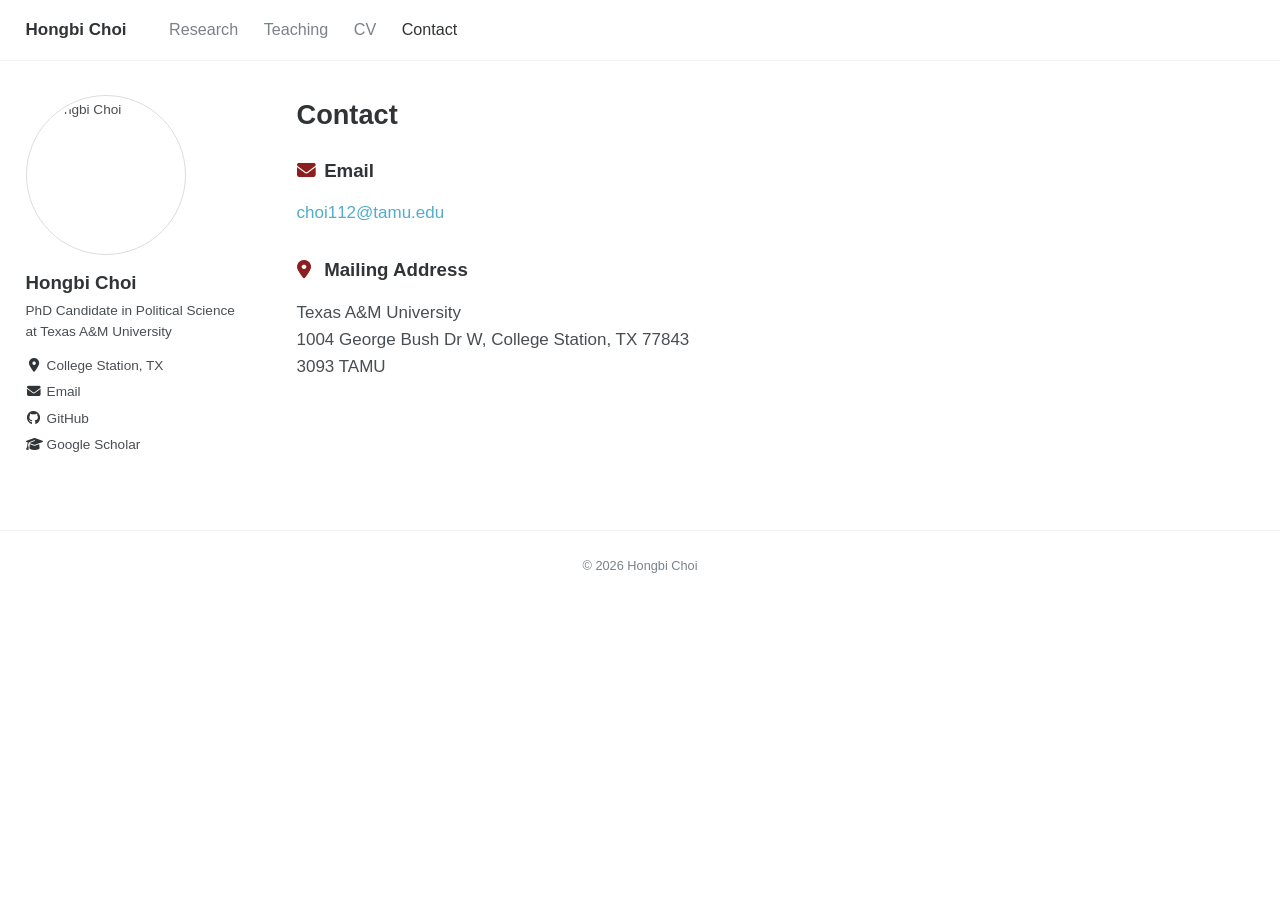
==== contact.html @ 6df9e359 "Add Contact page; reword intro to international crises Co-Authored-By: Claude Opus 5.5 <noreply@anth" ====
<!doctype html>
<html lang="en">
<head>
  <meta charset="utf-8">
  <meta name="viewport" content="width=device-width, initial-scale=1">
  <title>Contact | Hongbi Choi</title>
  <link rel="stylesheet" href="https://cdnjs.cloudflare.com/ajax/libs/font-awesome/6.5.1/css/all.min.css">
  <link rel="stylesheet" href="assets/style.css">
</head>
<body>

<header class="masthead">
  <div class="masthead__inner">
    <a class="site-title" href="index.html">Hongbi Choi</a>
    <ul class="nav-links">
      <li><a href="research.html">Research</a></li>
      <li><a href="teaching.html">Teaching</a></li>
      <li><a href="cv.html">CV</a></li>
      <li><a href="contact.html" class="active">Contact</a></li>
    </ul>
  </div>
</header>

<div class="page">
  <aside class="sidebar">
    <div class="author__avatar"><img src="assets/profile.jpg" alt="Hongbi Choi"></div>
    <div>
      <h3 class="author__name">Hongbi Choi</h3>
      <p class="author__bio">PhD Candidate in Political Science at Texas A&amp;M University</p>
      <ul class="author__links">
        <li><i class="fas fa-map-marker-alt"></i><span>College Station, TX</span></li>
        <li><a href="mailto:choi112@tamu.edu"><i class="fas fa-envelope"></i>Email</a></li>
        <li><a href="https://github.com/hongbichoi112"><i class="fab fa-github"></i>GitHub</a></li>
        <li><a href="https://scholar.google.com/citations?user=u6lAiIwAAAAJ&amp;hl=en&amp;oi=ao"><i class="fas fa-graduation-cap"></i>Google Scholar</a></li>
      </ul>
    </div>
  </aside>

  <main class="content">
    <h1>Contact</h1>

    <section class="contact">
      <h2><i class="fas fa-envelope"></i> Email</h2>
      <p><a href="mailto:choi112@tamu.edu">choi112@tamu.edu</a></p>
    </section>

    <section class="contact">
      <h2><i class="fas fa-location-dot"></i> Mailing Address</h2>
      <address>
        Texas A&amp;M University<br>
        1004 George Bush Dr W, College Station, TX 77843<br>
        3093 TAMU
      </address>
    </section>
  </main>
</div>

<footer>&copy; 2026 Hongbi Choi</footer>
</body>
</html>
---- assets/style.css ----
/* ===== Academic site — Minimal Mistakes 스타일 ===== */
:root {
  --text: #494e52;
  --heading: #313436;
  --muted: #7a8288;
  --link: #52adc8;
  --accent: #8b1e1e;          /* 버튼 색 (Texas A&M maroon 계열) */
  --border: #f2f3f3;
  --bg: #ffffff;
  --code-bg: #fafafa;
}

* { box-sizing: border-box; }

html { font-size: 16px; }
@media (min-width: 1024px) { html { font-size: 17px; } }

body {
  margin: 0;
  background: var(--bg);
  color: var(--text);
  font-family: -apple-system, BlinkMacSystemFont, "Roboto", "Segoe UI",
               "Helvetica Neue", "Lucida Grande", Arial, sans-serif;
  line-height: 1.5;
}

a { color: var(--link); text-decoration: none; }
a:hover { text-decoration: underline; }

/* ===== 상단 네비게이션 ===== */
.masthead {
  border-bottom: 1px solid var(--border);
  background: #fff;
  position: sticky; top: 0; z-index: 10;
}
.masthead__inner {
  max-width: 1280px;
  margin: 0 auto;
  padding: 1em 1.5em;
  display: flex; align-items: center; gap: 2.5em;
}
.site-title {
  font-weight: 700; color: var(--heading); font-size: 1rem; white-space: nowrap;
}
.site-title:hover { text-decoration: none; }
.nav-links { display: flex; gap: 1.5em; margin: 0; padding: 0; list-style: none; }
.nav-links a { color: var(--muted); font-size: .95rem; }
.nav-links a.active, .nav-links a:hover { color: var(--heading); text-decoration: none; }

/* ===== 레이아웃: 사이드바 + 본문 ===== */
.page {
  max-width: 1280px;
  margin: 0 auto;
  padding: 2em 1.5em 4em;
  display: grid;
  grid-template-columns: 220px 1fr;
  gap: 3em;
}
@media (max-width: 800px) {
  .page { grid-template-columns: 1fr; gap: 1.5em; padding-top: 1.5em; }
}

/* ===== 사이드바 (프로필) ===== */
.sidebar { font-size: .8rem; }
@media (min-width: 801px) { .sidebar { position: sticky; top: 5em; align-self: start; } }

.author__avatar img {
  width: 160px; height: 160px; object-fit: cover;
  border-radius: 50%; border: 1px solid #ddd; padding: 4px; display: block;
}
.author__name { margin: .8em 0 .2em; font-size: 1.1rem; font-weight: 700; color: var(--heading); }
.author__bio { margin: 0 0 1em; color: var(--text); }
.author__links { list-style: none; margin: 0; padding: 0; }
.author__links li { margin: .45em 0; }
.author__links a, .author__links span { color: var(--text); }
.author__links i { width: 1.2em; text-align: center; margin-right: .35em; color: var(--heading); }

@media (max-width: 800px) {
  .sidebar { display: flex; gap: 1.2em; align-items: center; flex-wrap: wrap; }
  .author__avatar img { width: 100px; height: 100px; }
  .author__links { display: flex; flex-wrap: wrap; gap: .3em 1em; }
  .author__links li { margin: 0; }
}

/* ===== 본문 ===== */
.content { max-width: 760px; min-width: 0; }
.content h1 { font-size: 1.6rem; color: var(--heading); margin: 0 0 .8em; }
.content h2 {
  font-size: 1.35rem; color: var(--heading);
  margin: 0 0 .8em; padding-bottom: .4em;
}
.content h2 + * { margin-top: 0; }
.content section { margin-bottom: 2.5em; }
.content p { margin: 0 0 1em; }

/* 논문 항목 */
.paper { margin-bottom: 1.6em; }
.paper__title { margin: 0 0 .5em; }
.paper__title em { font-style: italic; }

.btns { display: flex; flex-wrap: wrap; gap: .4em; }
.btn {
  display: inline-block;
  font-size: .78rem; line-height: 1.4;
  padding: .25em .55em;
  border: 1px solid var(--accent);
  border-radius: 3px;
  color: var(--accent); background: #fff;
  cursor: pointer; font-family: inherit;
}
.btn:hover { background: var(--accent); color: #fff; text-decoration: none; }
.btn[aria-expanded="true"] { background: var(--accent); color: #fff; }

.abstract {
  display: none;
  margin-top: .7em;
  padding: .8em 1em;
  background: var(--code-bg);
  border-left: 3px solid var(--accent);
  font-size: .9rem;
}
.abstract.open { display: block; }

.paper__note { margin: -.3em 0 .5em; font-size: .85rem; color: var(--muted); }
.muted { color: var(--muted); font-weight: 400; }

/* Teaching 페이지 */
.course { margin-bottom: 1.1em; }
.content .course__title { margin: 0; }
.content .course__term { margin: .1em 0 0; font-size: .85rem; color: var(--muted); }

/* 일반 리스트 */
.plain-list { padding-left: 1.2em; }
.plain-list li { margin-bottom: .5em; }

/* CV 페이지 PDF 뷰어 */
.cv-frame {
  width: 100%; height: 80vh;
  border: 1px solid #ddd; border-radius: 4px;
}

footer {
  text-align: center; font-size: .75rem; color: var(--muted);
  padding: 2em 1em; border-top: 1px solid var(--border);
}

@media (max-width: 480px) {
  .masthead__inner { gap: 1.2em; padding: 1em; }
  .nav-links { gap: 1em; }
}

/* Contact 페이지 */
.content .contact { margin-bottom: 1.8em; }
.content .contact h2 { font-size: 1.1rem; margin-bottom: .4em; }
.content .contact h2 i { width: 1.2em; color: var(--accent); }
.content address { font-style: normal; line-height: 1.6; }
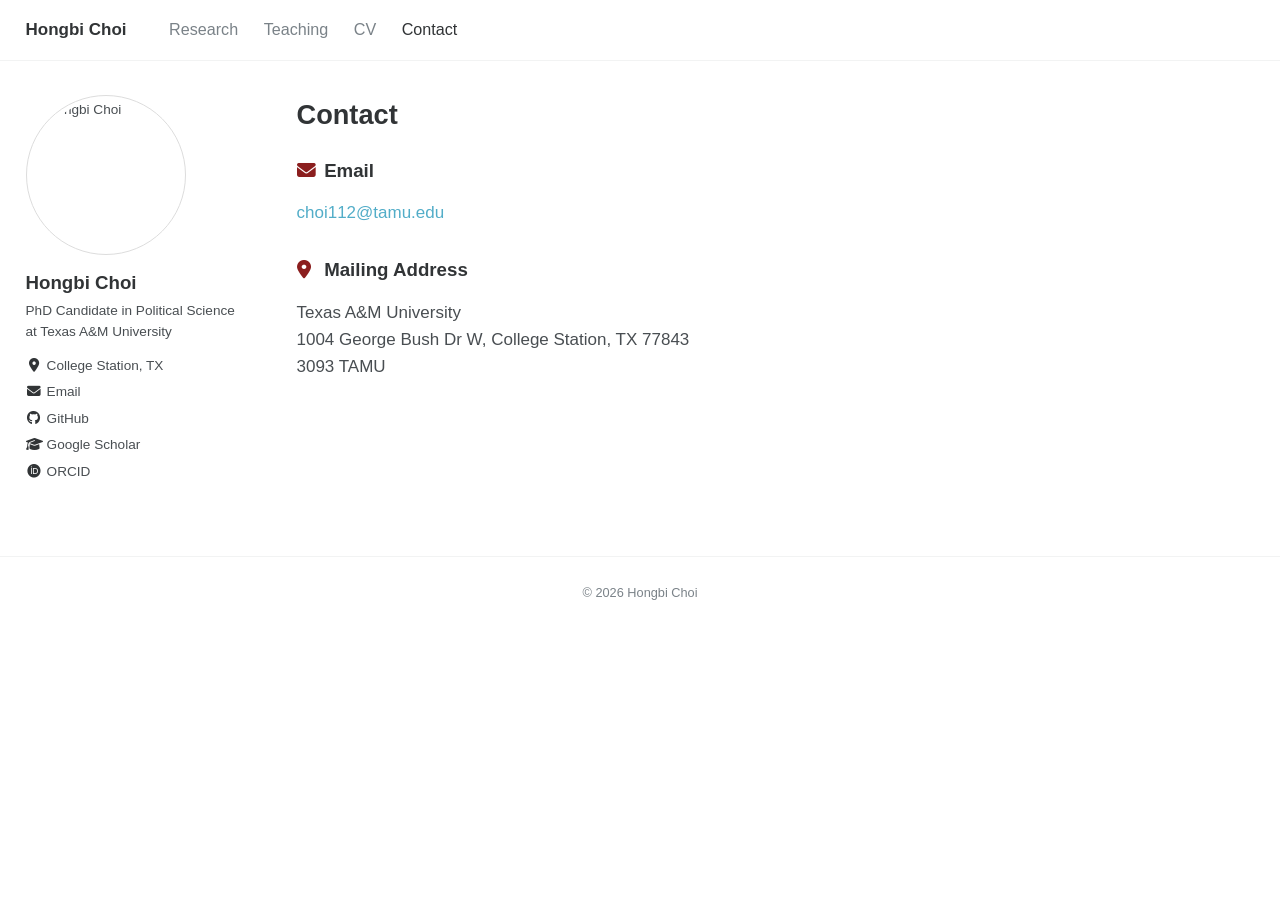
==== commit f0337e06: "Add ORCID link and structured data Co-Authored-By: Claude Opus 5.5 <noreply@anthropic.com>" ====
--- a/contact.html
+++ b/contact.html
@@ -4,6 +4,16 @@
   <meta charset="utf-8">
   <meta name="viewport" content="width=device-width, initial-scale=1">
   <title>Contact | Hongbi Choi</title>
+  <meta name="description" content="Contact information for Hongbi Choi, Department of Political Science, Texas A&amp;M University.">
+  <meta name="author" content="Hongbi Choi">
+  <link rel="canonical" href="https://hongbichoi.com/contact.html">
+  <meta property="og:type" content="website">
+  <meta property="og:site_name" content="Hongbi Choi">
+  <meta property="og:title" content="Contact | Hongbi Choi">
+  <meta property="og:description" content="Contact information for Hongbi Choi, Department of Political Science, Texas A&amp;M University.">
+  <meta property="og:url" content="https://hongbichoi.com/contact.html">
+  <meta property="og:image" content="https://hongbichoi.com/assets/profile.jpg">
+  <meta name="twitter:card" content="summary">
   <link rel="stylesheet" href="https://cdnjs.cloudflare.com/ajax/libs/font-awesome/6.5.1/css/all.min.css">
   <link rel="stylesheet" href="assets/style.css">
 </head>
@@ -32,6 +42,7 @@
         <li><a href="mailto:choi112@tamu.edu"><i class="fas fa-envelope"></i>Email</a></li>
         <li><a href="https://github.com/hongbichoi112"><i class="fab fa-github"></i>GitHub</a></li>
         <li><a href="https://scholar.google.com/citations?user=u6lAiIwAAAAJ&amp;hl=en&amp;oi=ao"><i class="fas fa-graduation-cap"></i>Google Scholar</a></li>
+        <li><a href="https://orcid.org/0009-0004-6435-3929"><i class="fab fa-orcid"></i>ORCID</a></li>
       </ul>
     </div>
   </aside>
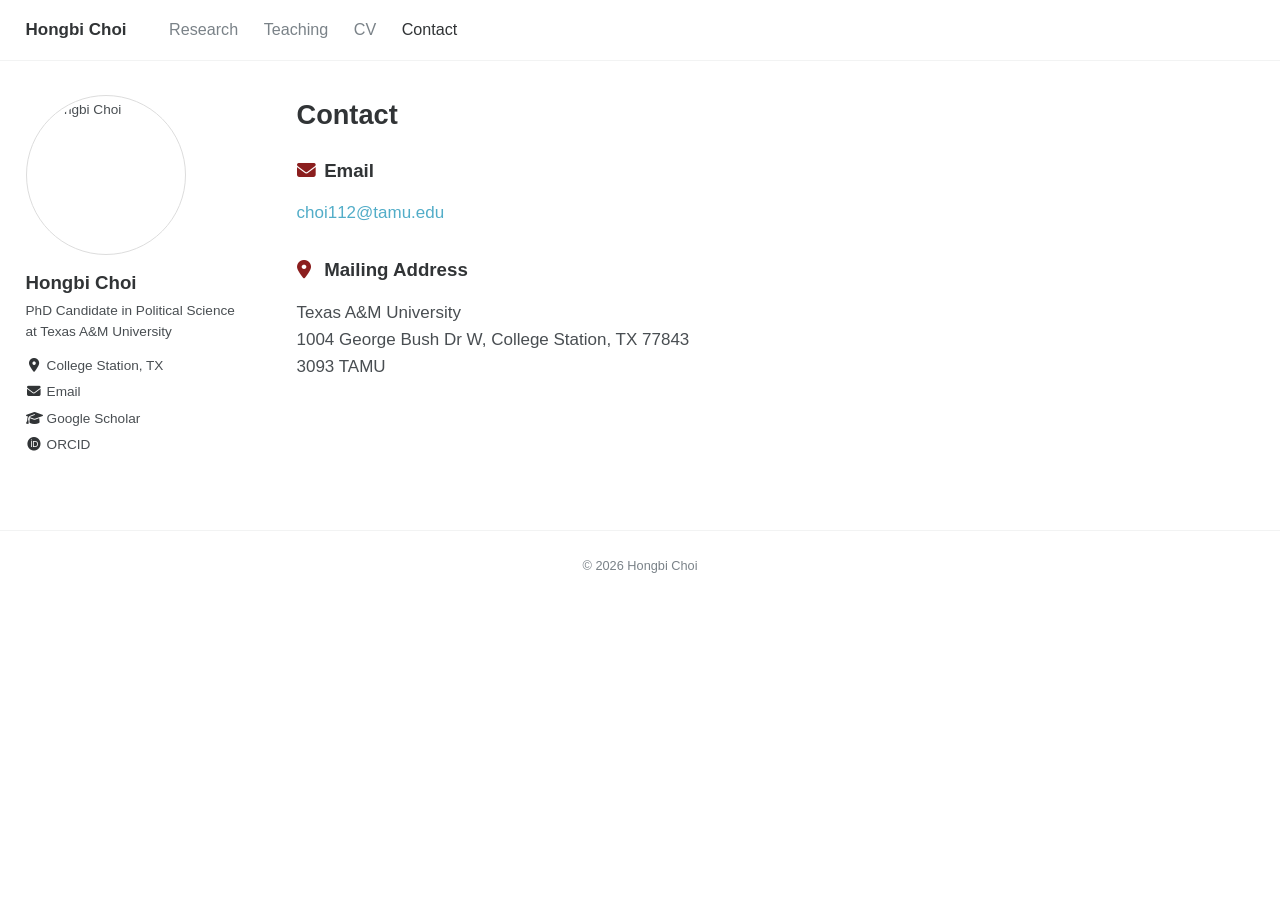
==== commit 3b4a688c: "Hide GitHub button from sidebar Co-Authored-By: Claude Opus 5.5 <noreply@anthropic.com>" ====
--- a/contact.html
+++ b/contact.html
@@ -40,7 +40,6 @@
       <ul class="author__links">
         <li><i class="fas fa-map-marker-alt"></i><span>College Station, TX</span></li>
         <li><a href="mailto:choi112@tamu.edu"><i class="fas fa-envelope"></i>Email</a></li>
-        <li><a href="https://github.com/hongbichoi112"><i class="fab fa-github"></i>GitHub</a></li>
         <li><a href="https://scholar.google.com/citations?user=u6lAiIwAAAAJ&amp;hl=en&amp;oi=ao"><i class="fas fa-graduation-cap"></i>Google Scholar</a></li>
         <li><a href="https://orcid.org/0009-0004-6435-3929"><i class="fab fa-orcid"></i>ORCID</a></li>
       </ul>
